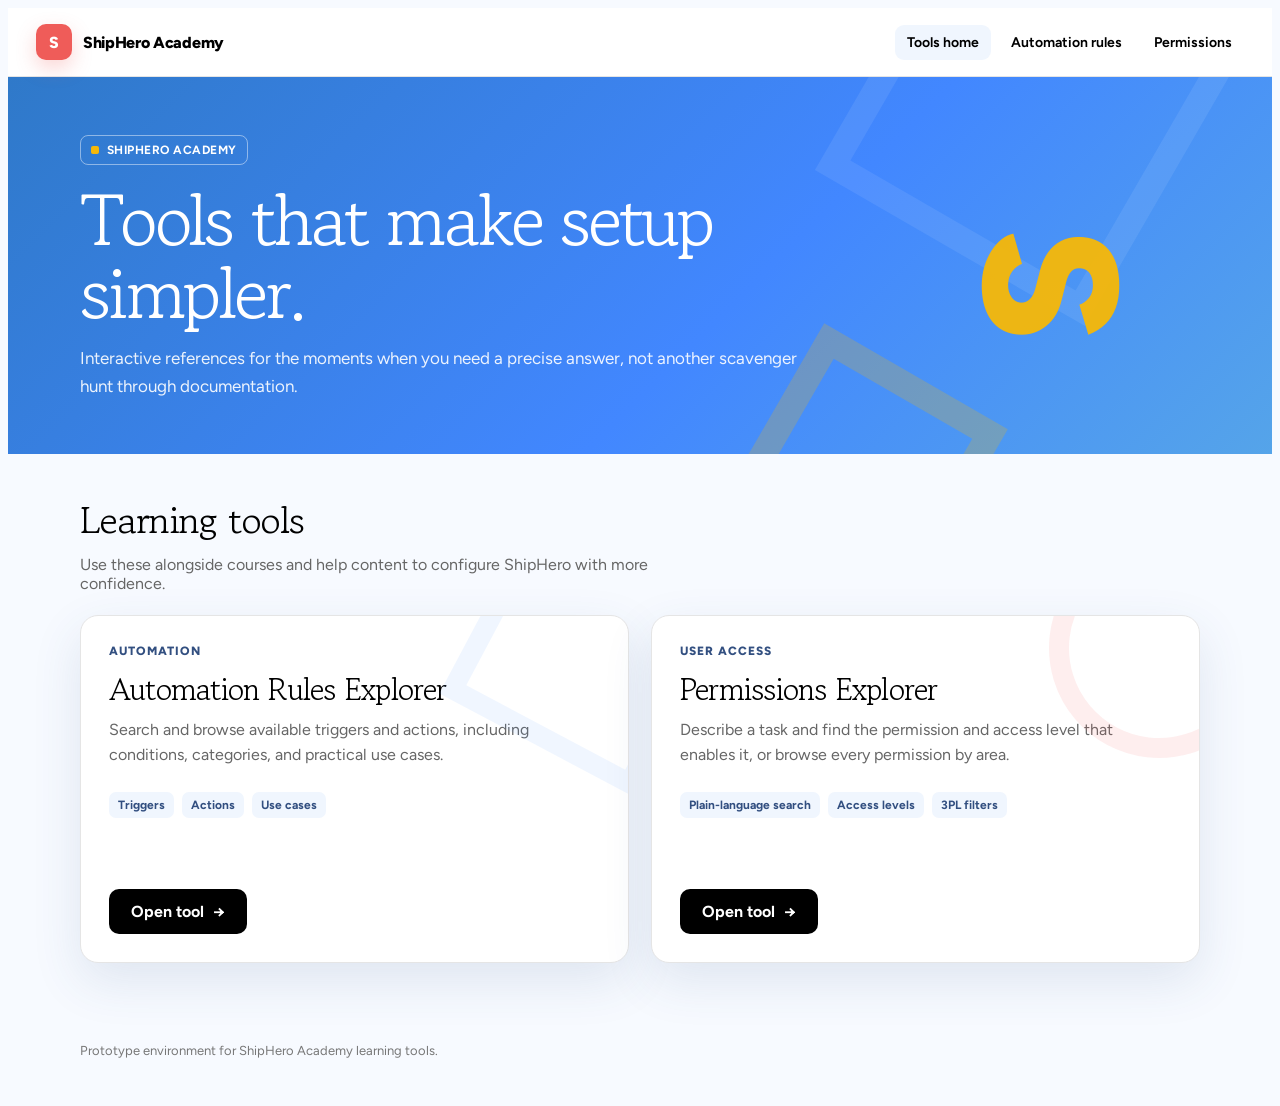
==== shiphero-academy-tools/index.html @ 34835167 "Style Changes" ====
<!doctype html>
<html lang="en">
<head>
  <meta charset="utf-8">
  <meta name="viewport" content="width=device-width, initial-scale=1">
  <title>ShipHero Academy Tools</title>
  <link rel="preconnect" href="https://fonts.googleapis.com">
  <link rel="preconnect" href="https://fonts.gstatic.com" crossorigin>
  <link href="https://fonts.googleapis.com/css2?family=Figtree:wght@400;500;600;700;800&family=Gowun+Batang:wght@400;700&display=swap" rel="stylesheet">
  <link rel="stylesheet" href="assets/academy.css">
</head>
<body class="academy-shell">
  <header class="academy-topbar">
    <a class="academy-brand" href="./"><span class="academy-mark">S</span><span>ShipHero Academy</span></a>
    <nav class="academy-nav" aria-label="Learning tools">
      <a aria-current="page" href="./">Tools home</a>
      <a href="tools/automation-rules/">Automation rules</a>
      <a href="tools/permissions/">Permissions</a>
    </nav>
  </header>

  <section class="academy-hero">
    <div class="academy-hero-inner">
      <div>
        <span class="academy-eyebrow"><i></i> ShipHero Academy</span>
        <h1>Tools that make setup simpler.</h1>
        <p>Interactive references for the moments when you need a precise answer, not another scavenger hunt through documentation.</p>
      </div>
      <div class="academy-glyph" aria-hidden="true">S</div>
    </div>
  </section>

  <main class="academy-main">
    <div class="academy-intro">
      <div>
        <h2>Learning tools</h2>
        <p>Use these alongside courses and help content to configure ShipHero with more confidence.</p>
      </div>
    </div>

    <div class="academy-grid">
      <article class="academy-tool-card">
        <span class="academy-card-kicker">Automation</span>
        <h3>Automation Rules Explorer</h3>
        <p>Search and browse available triggers and actions, including conditions, categories, and practical use cases.</p>
        <div class="academy-card-meta"><span class="academy-chip">Triggers</span><span class="academy-chip">Actions</span><span class="academy-chip">Use cases</span></div>
        <a class="academy-card-action" href="tools/automation-rules/">Open tool <span aria-hidden="true">→</span></a>
      </article>

      <article class="academy-tool-card permissions">
        <span class="academy-card-kicker">User access</span>
        <h3>Permissions Explorer</h3>
        <p>Describe a task and find the permission and access level that enables it, or browse every permission by area.</p>
        <div class="academy-card-meta"><span class="academy-chip">Plain-language search</span><span class="academy-chip">Access levels</span><span class="academy-chip">3PL filters</span></div>
        <a class="academy-card-action" href="tools/permissions/">Open tool <span aria-hidden="true">→</span></a>
      </article>
    </div>
  </main>

  <footer class="academy-footer">Prototype environment for ShipHero Academy learning tools.</footer>
</body>
</html>
---- shiphero-academy-tools/assets/academy.css ----
:root{
  --academy-blue:#4287FF;
  --academy-dark-blue:#324F80;
  --academy-light-blue:#F0F6FE;
  --academy-red:#EF5C59;
  --academy-orange:#F17B3E;
  --academy-yellow:#F6B808;
  --academy-black:#000000;
  --academy-white:#FFFFFF;
  --academy-bg:#F7FAFF;
  --academy-border:#E5E5E5;
  --academy-grey:#7C7C7C;
  --academy-shadow:0 18px 50px rgba(50,79,128,.12);
}

body{background:var(--academy-bg)!important;}

.academy-shell{font-family:'Figtree',-apple-system,BlinkMacSystemFont,'Segoe UI',sans-serif;}
.academy-topbar{
  position:relative; z-index:1000;
  display:flex; align-items:center; justify-content:space-between; gap:24px;
  padding:16px 28px; background:#fff; border-bottom:1px solid var(--academy-border);
}
.academy-brand{display:flex;align-items:center;gap:11px;color:#000;text-decoration:none;font-weight:800;letter-spacing:-.02em;}
.academy-mark{width:36px;height:36px;border-radius:10px;background:var(--academy-red);display:grid;place-items:center;color:#fff;font-weight:800;box-shadow:0 8px 20px rgba(239,92,89,.25);}
.academy-nav{display:flex;align-items:center;gap:8px;flex-wrap:wrap;}
.academy-nav a{color:#000;text-decoration:none;font-weight:650;font-size:14px;padding:9px 12px;border-radius:9px;}
.academy-nav a:hover,.academy-nav a[aria-current='page']{background:var(--academy-light-blue);}
.academy-home-link{display:inline-flex;align-items:center;gap:8px;}

.academy-hero{
  position:relative; overflow:hidden;
  background:linear-gradient(135deg,#2f79c9 0%,#4287FF 58%,#55a4e9 100%);
  color:#fff; padding:58px 28px 54px;
}
.academy-hero:before,.academy-hero:after{content:"";position:absolute;border:26px solid rgba(255,255,255,.08);transform:rotate(30deg);}
.academy-hero:before{width:260px;height:260px;right:7%;top:-120px;}
.academy-hero:after{width:160px;height:160px;right:24%;bottom:-120px;border-color:rgba(246,184,8,.22);}
.academy-hero-inner{position:relative;z-index:1;max-width:1120px;margin:0 auto;display:grid;grid-template-columns:minmax(0,1fr) 300px;gap:36px;align-items:center;}
.academy-eyebrow{display:inline-flex;align-items:center;gap:8px;padding:7px 10px;border:1px solid rgba(255,255,255,.45);border-radius:8px;font-size:12px;font-weight:700;letter-spacing:.04em;text-transform:uppercase;}
.academy-eyebrow i{width:8px;height:8px;border-radius:2px;background:var(--academy-yellow);display:inline-block;}
.academy-hero h1{font-family:'Gowun Batang',Georgia,serif!important;font-size:clamp(40px,6vw,72px)!important;line-height:1.02!important;letter-spacing:-.045em!important;margin:18px 0 14px!important;color:#fff!important;font-weight:400!important;}
.academy-hero p{max-width:720px;font-size:17px;line-height:1.65;color:rgba(255,255,255,.9);margin:0;}
.academy-glyph{font-size:190px;font-weight:800;line-height:.8;color:var(--academy-yellow);letter-spacing:-.18em;transform:rotate(90deg);opacity:.95;text-align:center;}

.academy-main{max-width:1120px;margin:0 auto;padding:38px 28px 80px;}
.academy-intro{display:flex;justify-content:space-between;align-items:end;gap:28px;margin-bottom:22px;}
.academy-intro h2{font-family:'Gowun Batang',Georgia,serif;font-size:38px;font-weight:400;letter-spacing:-.03em;margin:0;}
.academy-intro p{margin:8px 0 0;color:#666;max-width:620px;}
.academy-grid{display:grid;grid-template-columns:repeat(2,minmax(0,1fr));gap:22px;}
.academy-tool-card{position:relative;overflow:hidden;background:#fff;border:1px solid var(--academy-border);border-radius:18px;padding:28px;box-shadow:var(--academy-shadow);min-height:290px;display:flex;flex-direction:column;}
.academy-tool-card:after{content:"";position:absolute;width:180px;height:180px;right:-70px;top:-78px;border:20px solid rgba(66,135,255,.08);transform:rotate(28deg);}
.academy-tool-card.permissions:after{border-color:rgba(239,92,89,.10);border-radius:50%;}
.academy-card-kicker{font-size:12px;font-weight:800;letter-spacing:.08em;text-transform:uppercase;color:var(--academy-dark-blue);}
.academy-tool-card h3{font-family:'Gowun Batang',Georgia,serif;font-size:31px;font-weight:400;line-height:1.12;margin:14px 0 10px;letter-spacing:-.025em;}
.academy-tool-card p{color:#666;line-height:1.6;margin:0 0 24px;max-width:520px;}
.academy-card-meta{display:flex;gap:8px;flex-wrap:wrap;margin-bottom:24px;}
.academy-chip{font-size:12px;font-weight:700;padding:6px 9px;border-radius:7px;background:var(--academy-light-blue);color:var(--academy-dark-blue);}
.academy-card-action{margin-top:auto;display:inline-flex;align-items:center;justify-content:center;gap:9px;background:#000;color:#fff;text-decoration:none;font-weight:700;padding:13px 22px;border-radius:10px;width:max-content;transition:transform .18s ease,filter .18s ease;}
.academy-card-action:hover{transform:translateY(-2px);filter:brightness(1.1);}
.academy-footer{max-width:1120px;margin:0 auto;padding:0 28px 40px;color:#777;font-size:13px;}

/* Tool-page refinements */
body.tool-page > header:not(.academy-topbar){margin-top:0!important;}
body.tool-page .academy-topbar + header,
body.tool-page .academy-topbar + .hero{border-top:0!important;}
body.tool-page header.hero{background:linear-gradient(135deg,#2f79c9,#4287FF)!important;border-bottom:none!important;padding:42px 0 36px!important;}
body.tool-page header.hero:after{content:"";position:absolute;right:6%;top:30px;width:180px;height:180px;border:22px solid rgba(255,255,255,.08);transform:rotate(30deg);pointer-events:none;}
body.tool-page header.hero{position:relative;overflow:hidden;}
body.tool-page header.hero h1{font-family:'Gowun Batang',Georgia,serif!important;font-weight:400!important;font-size:42px!important;letter-spacing:-.035em!important;}
body.tool-page .brand{display:none!important;}
body.tool-page .searchbar button,
body.tool-page button:not(.tab):not(.ex){border-radius:10px!important;}
body.tool-page .result,
body.tool-page .browse-cat{border-radius:16px!important;box-shadow:0 12px 32px rgba(50,79,128,.08)!important;}
body.tool-page .tabs button.active{background:#000!important;color:#fff!important;}
body.tool-page .searchbar button{background:#000!important;color:#fff!important;}

@media(max-width:760px){
  .academy-topbar{align-items:flex-start;flex-direction:column;padding:14px 18px;gap:10px;}
  .academy-nav{width:100%;overflow:auto;flex-wrap:nowrap;padding-bottom:2px;}
  .academy-hero{padding:42px 20px;}
  .academy-hero-inner{grid-template-columns:1fr;}
  .academy-glyph{display:none;}
  .academy-main{padding:28px 20px 60px;}
  .academy-grid{grid-template-columns:1fr;}
  .academy-intro{display:block;}
}
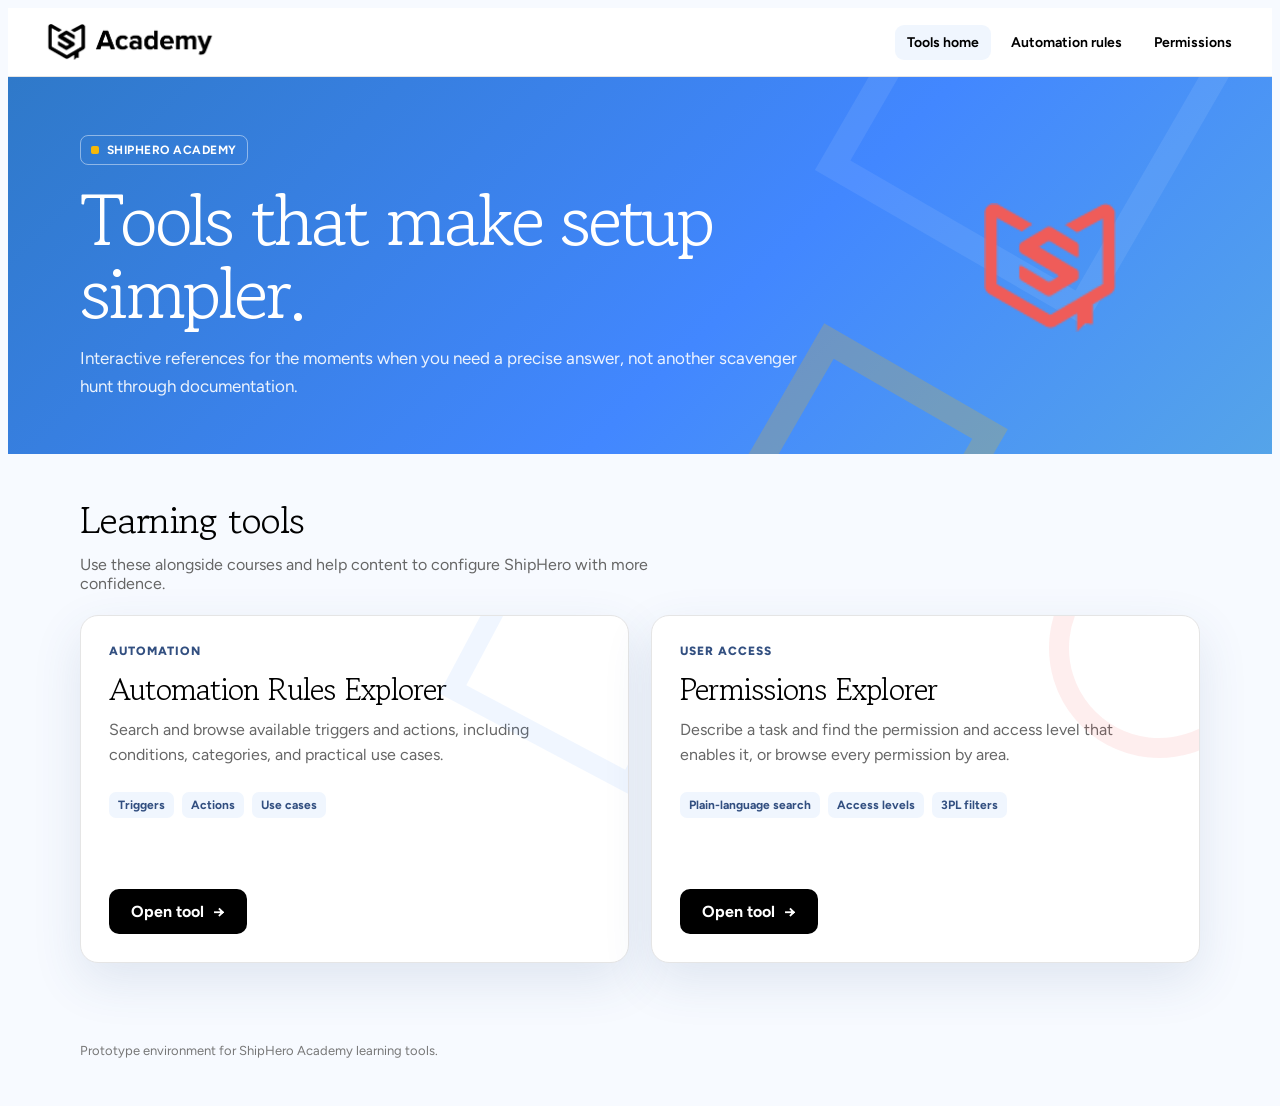
==== commit 05816c3a: "logo update" ====
--- a/shiphero-academy-tools/index.html
+++ b/shiphero-academy-tools/index.html
@@ -11,7 +11,7 @@
 </head>
 <body class="academy-shell">
   <header class="academy-topbar">
-    <a class="academy-brand" href="./"><span class="academy-mark">S</span><span>ShipHero Academy</span></a>
+    <a class="academy-brand" href="./" aria-label="ShipHero Academy tools home"><img class="academy-brand-logo" src="assets/academy-logo-horizontal-black.png" alt="ShipHero Academy"></a>
     <nav class="academy-nav" aria-label="Learning tools">
       <a aria-current="page" href="./">Tools home</a>
       <a href="tools/automation-rules/">Automation rules</a>
@@ -26,7 +26,7 @@
         <h1>Tools that make setup simpler.</h1>
         <p>Interactive references for the moments when you need a precise answer, not another scavenger hunt through documentation.</p>
       </div>
-      <div class="academy-glyph" aria-hidden="true">S</div>
+      <div><img class="academy-hero-logo" src="assets/academy-logo-icon-red.png" alt="" aria-hidden="true"></div>
     </div>
   </section>
 
--- a/shiphero-academy-tools/assets/academy.css
+++ b/shiphero-academy-tools/assets/academy.css
@@ -21,8 +21,8 @@
   display:flex; align-items:center; justify-content:space-between; gap:24px;
   padding:16px 28px; background:#fff; border-bottom:1px solid var(--academy-border);
 }
-.academy-brand{display:flex;align-items:center;gap:11px;color:#000;text-decoration:none;font-weight:800;letter-spacing:-.02em;}
-.academy-mark{width:36px;height:36px;border-radius:10px;background:var(--academy-red);display:grid;place-items:center;color:#fff;font-weight:800;box-shadow:0 8px 20px rgba(239,92,89,.25);}
+.academy-brand{display:flex;align-items:center;color:#000;text-decoration:none;}
+.academy-brand-logo{display:block;width:auto;height:36px;}
 .academy-nav{display:flex;align-items:center;gap:8px;flex-wrap:wrap;}
 .academy-nav a{color:#000;text-decoration:none;font-weight:650;font-size:14px;padding:9px 12px;border-radius:9px;}
 .academy-nav a:hover,.academy-nav a[aria-current='page']{background:var(--academy-light-blue);}
@@ -41,7 +41,7 @@
 .academy-eyebrow i{width:8px;height:8px;border-radius:2px;background:var(--academy-yellow);display:inline-block;}
 .academy-hero h1{font-family:'Gowun Batang',Georgia,serif!important;font-size:clamp(40px,6vw,72px)!important;line-height:1.02!important;letter-spacing:-.045em!important;margin:18px 0 14px!important;color:#fff!important;font-weight:400!important;}
 .academy-hero p{max-width:720px;font-size:17px;line-height:1.65;color:rgba(255,255,255,.9);margin:0;}
-.academy-glyph{font-size:190px;font-weight:800;line-height:.8;color:var(--academy-yellow);letter-spacing:-.18em;transform:rotate(90deg);opacity:.95;text-align:center;}
+.academy-hero-logo{display:block;width:132px;max-width:100%;height:auto;margin:0 auto;}
 
 .academy-main{max-width:1120px;margin:0 auto;padding:38px 28px 80px;}
 .academy-intro{display:flex;justify-content:space-between;align-items:end;gap:28px;margin-bottom:22px;}
@@ -68,6 +68,8 @@
 body.tool-page header.hero:after{content:"";position:absolute;right:6%;top:30px;width:180px;height:180px;border:22px solid rgba(255,255,255,.08);transform:rotate(30deg);pointer-events:none;}
 body.tool-page header.hero{position:relative;overflow:hidden;}
 body.tool-page header.hero h1{font-family:'Gowun Batang',Georgia,serif!important;font-weight:400!important;font-size:42px!important;letter-spacing:-.035em!important;}
+body.tool-page[data-tool='permissions'] header.hero h1{line-height:1.18!important;letter-spacing:.02em!important;margin:0 0 14px!important;}
+body.tool-page[data-tool='permissions'] header.hero p{max-width:760px;line-height:1.65;}
 body.tool-page .brand{display:none!important;}
 body.tool-page .searchbar button,
 body.tool-page button:not(.tab):not(.ex){border-radius:10px!important;}
@@ -81,7 +83,7 @@
   .academy-nav{width:100%;overflow:auto;flex-wrap:nowrap;padding-bottom:2px;}
   .academy-hero{padding:42px 20px;}
   .academy-hero-inner{grid-template-columns:1fr;}
-  .academy-glyph{display:none;}
+  .academy-hero-logo{display:none;}
   .academy-main{padding:28px 20px 60px;}
   .academy-grid{grid-template-columns:1fr;}
   .academy-intro{display:block;}
